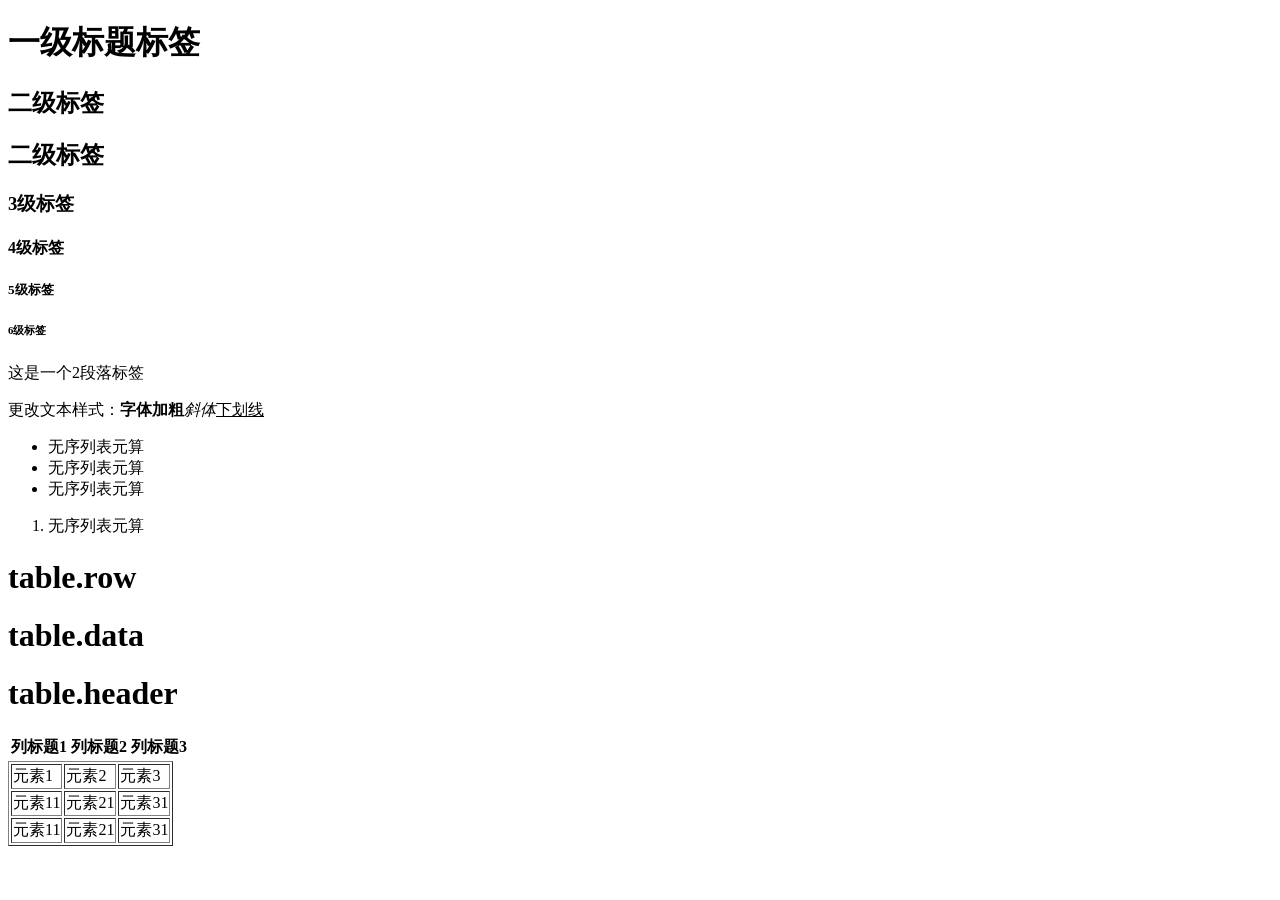
==== index.html @ 640303b6 "rename demo to index" ====
<!DOCTYPE html>
<html lang="en">
<head>
    <meta charset="UTF-8">
    <meta name="viewport" content="width=device-width, initial-scale=1.0">
    <title>HTML 练习</title>
</head>
<body>
 <h1>一级标题标签</h1>  
 <h2>二级标签</h2> 
  <h2>二级标签</h2> 
   <h3>3级标签</h3> 
    <h4>4级标签</h4> 
     <h5>5级标签</h5> 
      <h6>6级标签</h6> 
      <p>这是一个2段落标签</p>
      <p>更改文本样式：<b>字体加粗</b><i>斜体</i><u>下划线</u>
    </p>
    <ul>
        <li>无序列表元算</li>
          <li>无序列表元算</li>
            <li>无序列表元算</li>
    </ul>
    <ol>
          <li>无序列表元算</li>
    </ol>
    <table>

<h1>table.row</h1>
      <h1>table.data</h1>
      <h1>table.header</h1>
    
      <tr>
<th>列标题1</th>
<th>列标题2</th>
<th>列标题3</th>
<table border="1">
      </tr>
  <tr>
        <td>元素1</td>
        <td>元素2</td>
        <td>元素3</td>
 </tr>
  <tr>
        <td>元素11</td>
        <td>元素21</td>
        <td>元素31</td>
 </tr>
  <tr>
        <td>元素11</td>
        <td>元素21</td>
        <td>元素31</td>
 </tr>
      </table>
</body>
</html>
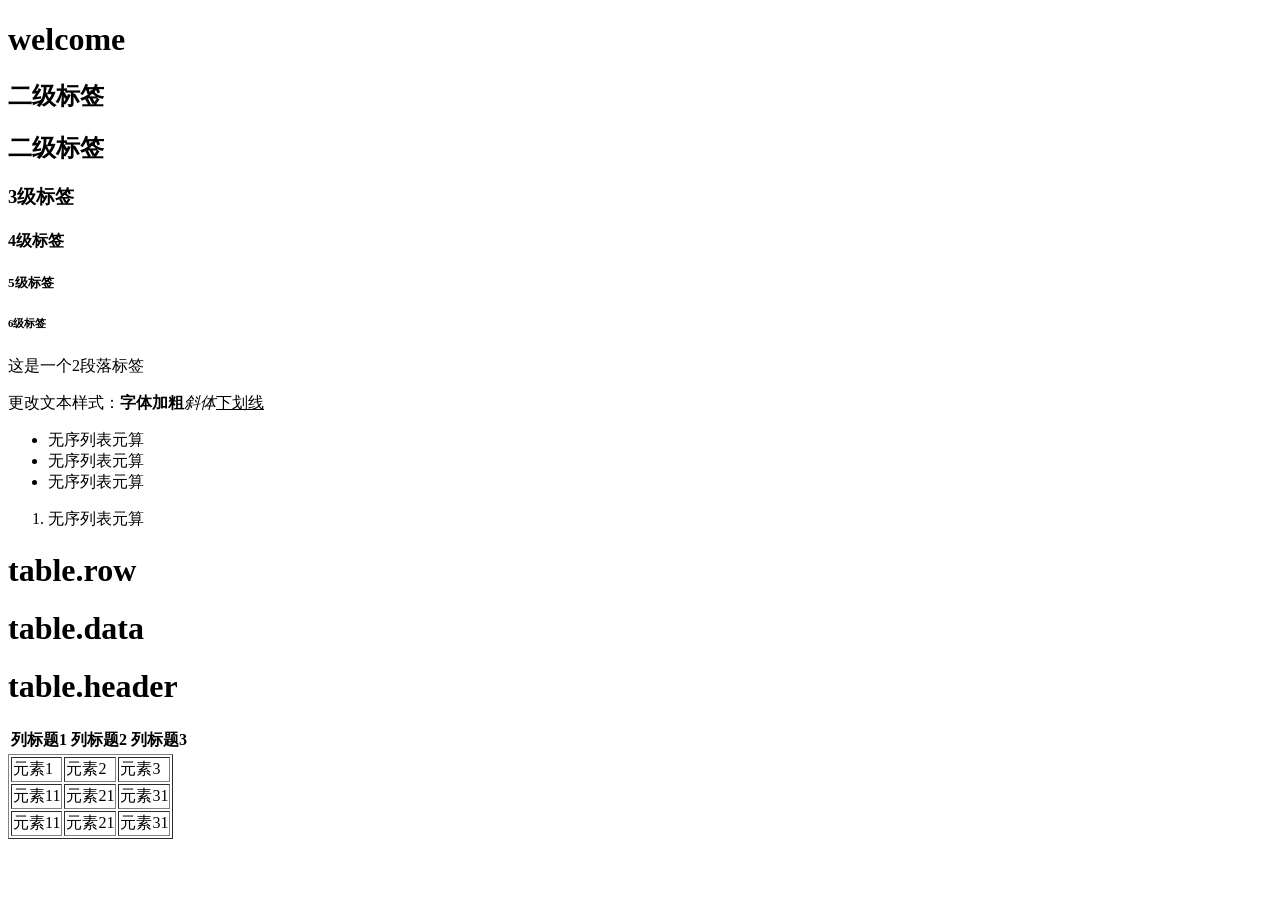
==== commit 3080e045: "update website" ====
--- a/index.html
+++ b/index.html
@@ -6,7 +6,7 @@
     <title>HTML 练习</title>
 </head>
 <body>
- <h1>一级标题标签</h1>  
+ <h1>welcome </h1>  
  <h2>二级标签</h2> 
   <h2>二级标签</h2> 
    <h3>3级标签</h3> 
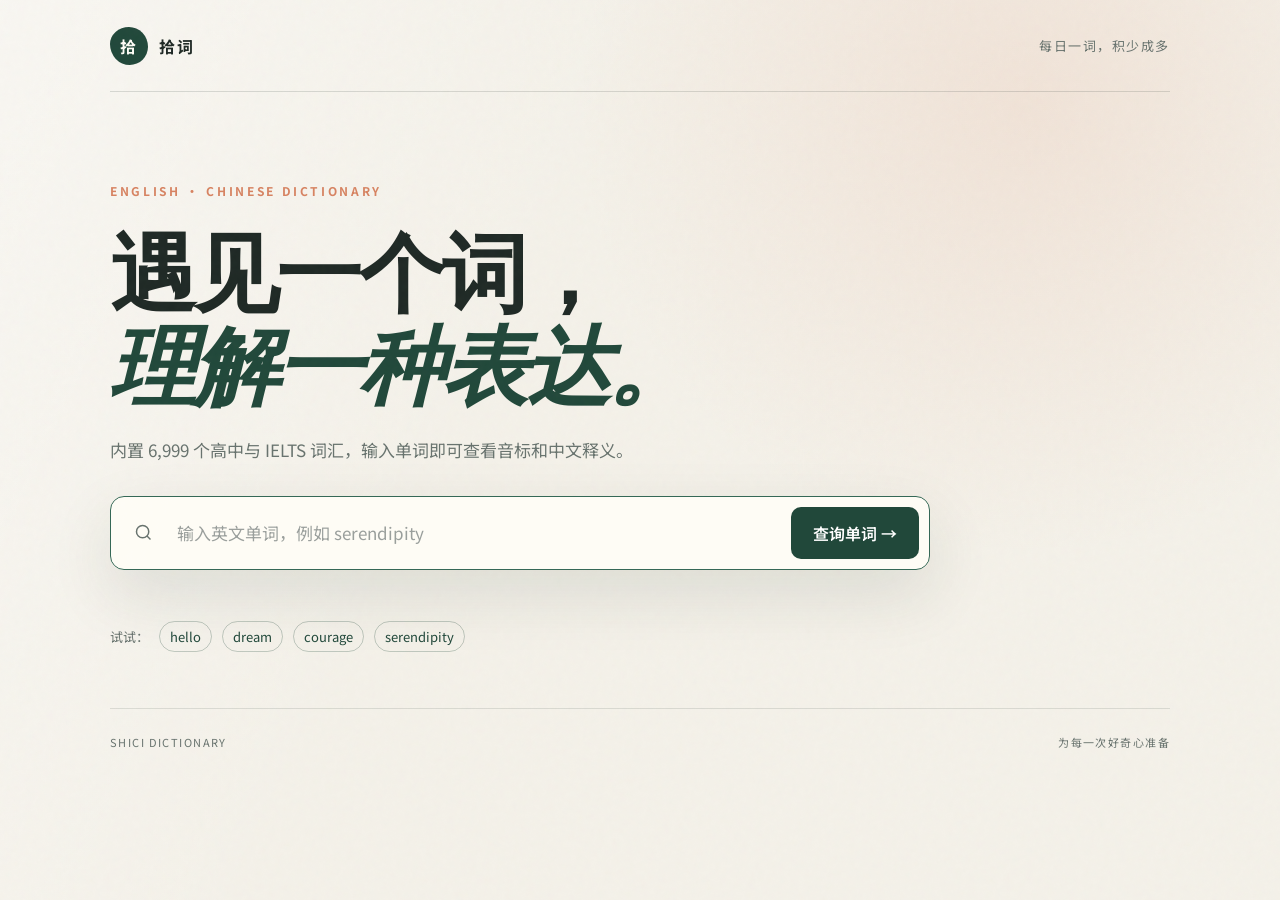
==== commit 9ab69222: "Publish bilingual dictionary website" ====
--- a/index.html
+++ b/index.html
@@ -1,56 +1,124 @@
-<!DOCTYPE html>
-<html lang="en">
-<head>
-    <meta charset="UTF-8">
-    <meta name="viewport" content="width=device-width, initial-scale=1.0">
-    <title>HTML 练习</title>
-</head>
-<body>
- <h1>welcome </h1>  
- <h2>二级标签</h2> 
-  <h2>二级标签</h2> 
-   <h3>3级标签</h3> 
-    <h4>4级标签</h4> 
-     <h5>5级标签</h5> 
-      <h6>6级标签</h6> 
-      <p>这是一个2段落标签</p>
-      <p>更改文本样式：<b>字体加粗</b><i>斜体</i><u>下划线</u>
-    </p>
-    <ul>
-        <li>无序列表元算</li>
-          <li>无序列表元算</li>
-            <li>无序列表元算</li>
-    </ul>
-    <ol>
-          <li>无序列表元算</li>
-    </ol>
-    <table>
+<!doctype html>
+<html lang="zh-CN">
+  <head>
+    <meta charset="UTF-8" />
+    <meta name="viewport" content="width=device-width, initial-scale=1.0" />
+    <meta name="description" content="输入英文单词，查询音标、中文释义和例句。" />
+    <title>拾词 · 英汉查词</title>
+    <link rel="preconnect" href="https://fonts.googleapis.com" />
+    <link rel="preconnect" href="https://fonts.gstatic.com" crossorigin />
+    <link href="https://fonts.googleapis.com/css2?family=Noto+Sans+SC:wght@400;500;600;700&family=Playfair+Display:wght@600;700&display=swap" rel="stylesheet" />
+    <link rel="stylesheet" href="styles.css" />
+  </head>
+  <body>
+    <main class="page-shell">
+      <header class="site-header">
+        <a class="brand" href="#" aria-label="拾词首页">
+          <span class="brand-mark">拾</span>
+          <span>拾词</span>
+        </a>
+        <span class="header-note">每日一词，积少成多</span>
+      </header>
 
-<h1>table.row</h1>
-      <h1>table.data</h1>
-      <h1>table.header</h1>
-    
-      <tr>
-<th>列标题1</th>
-<th>列标题2</th>
-<th>列标题3</th>
-<table border="1">
-      </tr>
-  <tr>
-        <td>元素1</td>
-        <td>元素2</td>
-        <td>元素3</td>
- </tr>
-  <tr>
-        <td>元素11</td>
-        <td>元素21</td>
-        <td>元素31</td>
- </tr>
-  <tr>
-        <td>元素11</td>
-        <td>元素21</td>
-        <td>元素31</td>
- </tr>
-      </table>
-</body>
+      <section class="hero" aria-labelledby="page-title">
+        <p class="eyebrow">ENGLISH · CHINESE DICTIONARY</p>
+        <h1 id="page-title">遇见一个词，<br /><em>理解一种表达。</em></h1>
+        <p class="intro">内置 6,999 个高中与 IELTS 词汇，输入单词即可查看音标和中文释义。</p>
+
+        <form class="search-box" id="search-form" novalidate>
+          <label class="sr-only" for="word-input">请输入要查询的英文单词</label>
+          <svg class="search-icon" aria-hidden="true" viewBox="0 0 24 24">
+            <circle cx="11" cy="11" r="7"></circle>
+            <path d="m20 20-4-4"></path>
+          </svg>
+          <input id="word-input" name="word" type="text" autocomplete="off" spellcheck="false" placeholder="输入英文单词，例如 serendipity" />
+          <button type="submit">查询单词 <span aria-hidden="true">→</span></button>
+        </form>
+        <p class="form-message" id="form-message" role="status" aria-live="polite"></p>
+
+        <div class="suggestions" aria-label="热门单词">
+          <span>试试：</span>
+          <button type="button" data-word="hello">hello</button>
+          <button type="button" data-word="dream">dream</button>
+          <button type="button" data-word="courage">courage</button>
+          <button type="button" data-word="serendipity">serendipity</button>
+        </div>
+      </section>
+
+      <section class="result-card is-hidden" id="result-card" aria-live="polite">
+        <div class="result-topline">
+          <div>
+            <p class="part-of-speech" id="part-of-speech">WORD</p>
+            <h2 id="result-word">hello</h2>
+          </div>
+          <button class="sound-button" id="sound-button" type="button" aria-label="播放单词发音">
+            <svg aria-hidden="true" viewBox="0 0 24 24">
+              <path d="M11 5 6 9H3v6h3l5 4V5Z"></path>
+              <path d="M15.5 8.5a5 5 0 0 1 0 7"></path>
+              <path d="M18 6a8.5 8.5 0 0 1 0 12"></path>
+            </svg>
+          </button>
+        </div>
+        <p class="phonetic" id="phonetic">/həˈləʊ/</p>
+        <div class="divider"></div>
+        <div class="definition-grid">
+          <span class="definition-number">01</span>
+          <div>
+            <p class="definition-label">中文释义</p>
+            <p class="chinese-definition" id="chinese-definition">你好；喂</p>
+          </div>
+        </div>
+        <div class="example-box" id="example-box">
+          <p class="definition-label">例句</p>
+          <p id="example-text">Hello, how are you today?</p>
+        </div>
+      </section>
+
+      <footer>
+        <span>SHICI DICTIONARY</span>
+        <span>为每一次好奇心准备</span>
+      </footer>
+    </main>
+    <script src="data/word-data-01.js"></script>
+    <script src="data/word-data-02.js"></script>
+    <script src="data/word-data-03.js"></script>
+    <script src="data/word-data-04.js"></script>
+    <script src="data/word-data-05.js"></script>
+    <script src="data/word-data-06.js"></script>
+    <script src="data/word-data-07.js"></script>
+    <script src="data/word-data-08.js"></script>
+    <script src="data/word-data-09.js"></script>
+    <script src="data/word-data-10.js"></script>
+    <script src="data/word-data-11.js"></script>
+    <script src="data/word-data-12.js"></script>
+    <script src="data/word-data-13.js"></script>
+    <script src="data/word-data-14.js"></script>
+    <script src="data/word-data-15.js"></script>
+    <script src="data/word-data-16.js"></script>
+    <script src="data/word-data-17.js"></script>
+    <script src="data/word-data-18.js"></script>
+    <script src="data/word-data-19.js"></script>
+    <script src="data/word-data-20.js"></script>
+    <script src="data/word-data-21.js"></script>
+    <script src="data/word-data-22.js"></script>
+    <script src="data/word-data-23.js"></script>
+    <script src="data/word-data-24.js"></script>
+    <script src="data/word-data-25.js"></script>
+    <script src="data/word-data-26.js"></script>
+    <script src="data/word-data-27.js"></script>
+    <script src="data/word-data-28.js"></script>
+    <script src="data/word-data-29.js"></script>
+    <script src="data/word-data-30.js"></script>
+    <script src="data/word-data-31.js"></script>
+    <script src="data/word-data-32.js"></script>
+    <script src="data/word-data-33.js"></script>
+    <script src="data/word-data-34.js"></script>
+    <script src="data/word-data-35.js"></script>
+    <script src="data/word-data-36.js"></script>
+    <script src="data/word-data-37.js"></script>
+    <script src="data/word-data-38.js"></script>
+    <script src="data/word-data-39.js"></script>
+    <script src="data/word-data-40.js"></script>
+    <script src="script.js"></script>
+  </body>
 </html>
--- a/styles.css
+++ b/styles.css
@@ -0,0 +1,131 @@
+:root {
+  --ink: #1f2925;
+  --muted: #68736e;
+  --paper: #f4f1e9;
+  --card: #fffdf7;
+  --forest: #21483a;
+  --forest-light: #356856;
+  --line: #d9d8ce;
+  --accent: #d78361;
+  --shadow: 0 24px 65px rgba(31, 41, 37, 0.11);
+}
+
+* { box-sizing: border-box; }
+
+body {
+  margin: 0;
+  min-height: 100vh;
+  color: var(--ink);
+  background:
+    radial-gradient(circle at 80% 12%, rgba(215, 131, 97, 0.13), transparent 28rem),
+    linear-gradient(115deg, rgba(255,255,255,.4), transparent 40%),
+    var(--paper);
+  font-family: "Noto Sans SC", system-ui, sans-serif;
+}
+
+body::before {
+  content: "";
+  position: fixed;
+  inset: 0;
+  pointer-events: none;
+  opacity: .22;
+  background-image: url("data:image/svg+xml,%3Csvg viewBox='0 0 140 140' xmlns='http://www.w3.org/2000/svg'%3E%3Cfilter id='n'%3E%3CfeTurbulence type='fractalNoise' baseFrequency='.9' numOctaves='3' stitchTiles='stitch'/%3E%3C/filter%3E%3Crect width='100%25' height='100%25' filter='url(%23n)' opacity='.12'/%3E%3C/svg%3E");
+}
+
+button, input { font: inherit; }
+button { cursor: pointer; }
+
+.page-shell { width: min(1060px, calc(100% - 40px)); margin: 0 auto; }
+
+.site-header {
+  height: 92px;
+  display: flex;
+  align-items: center;
+  justify-content: space-between;
+  border-bottom: 1px solid rgba(31, 41, 37, .15);
+}
+
+.brand { color: var(--ink); text-decoration: none; display: flex; align-items: center; gap: 11px; font-weight: 700; letter-spacing: .1em; }
+.brand-mark { display: grid; place-items: center; width: 38px; height: 38px; color: var(--card); background: var(--forest); border-radius: 50% 50% 48% 52% / 45% 52% 48% 55%; }
+.header-note { color: var(--muted); font-size: 13px; letter-spacing: .12em; }
+
+.hero { padding: 90px 0 56px; max-width: 900px; }
+.eyebrow { margin: 0 0 24px; color: var(--accent); font-weight: 700; font-size: 12px; letter-spacing: .22em; }
+h1 { margin: 0; font-family: "Playfair Display", "Noto Serif SC", serif; font-size: clamp(48px, 7.5vw, 86px); line-height: 1.08; letter-spacing: -.035em; font-weight: 600; }
+h1 em { color: var(--forest); font-style: italic; }
+.intro { margin: 28px 0 36px; color: var(--muted); font-size: 17px; }
+
+.search-box {
+  display: grid;
+  grid-template-columns: 32px 1fr auto;
+  align-items: center;
+  max-width: 820px;
+  padding: 10px 10px 10px 22px;
+  background: rgba(255, 253, 247, .9);
+  border: 1px solid rgba(31, 41, 37, .12);
+  border-radius: 14px;
+  box-shadow: var(--shadow);
+  transition: border-color .2s, transform .2s;
+}
+.search-box:focus-within { border-color: var(--forest-light); transform: translateY(-2px); }
+.search-icon { width: 21px; fill: none; stroke: var(--muted); stroke-width: 1.7; }
+.search-box input { width: 100%; min-width: 0; padding: 12px; color: var(--ink); background: transparent; border: 0; outline: 0; font-size: 17px; }
+.search-box input::placeholder { color: #9a9f9c; }
+.search-box button { padding: 14px 22px; border: 0; border-radius: 10px; color: white; background: var(--forest); font-weight: 600; transition: background .2s, transform .2s; }
+.search-box button:hover { background: var(--forest-light); }
+.search-box button:active { transform: scale(.98); }
+.form-message { min-height: 22px; margin: 12px 0 0; color: #a6503c; font-size: 14px; }
+
+.suggestions { display: flex; flex-wrap: wrap; align-items: center; gap: 10px; margin-top: 15px; color: var(--muted); font-size: 13px; }
+.suggestions button { padding: 5px 10px; color: var(--forest); background: transparent; border: 1px solid rgba(33,72,58,.25); border-radius: 999px; }
+.suggestions button:hover { color: white; background: var(--forest); }
+
+.result-card {
+  position: relative;
+  margin: 10px 0 80px;
+  padding: clamp(28px, 5vw, 54px);
+  overflow: hidden;
+  background: var(--card);
+  border: 1px solid rgba(31, 41, 37, .1);
+  border-radius: 20px;
+  box-shadow: var(--shadow);
+  animation: rise .45s ease-out both;
+}
+.result-card::after { content: "Aa"; position: absolute; right: 38px; bottom: -38px; color: rgba(33,72,58,.045); font-family: "Playfair Display", serif; font-size: 180px; line-height: 1; }
+.is-hidden { display: none; }
+.result-topline { display: flex; justify-content: space-between; gap: 20px; }
+.part-of-speech { margin: 0 0 8px; color: var(--accent); font-size: 11px; font-weight: 700; letter-spacing: .18em; text-transform: uppercase; }
+.result-card h2 { margin: 0; font-family: "Playfair Display", serif; font-size: clamp(42px, 6vw, 65px); line-height: 1; }
+.phonetic { margin: 14px 0 0; color: var(--muted); font-size: 20px; }
+.sound-button { display: grid; place-items: center; width: 54px; height: 54px; flex: 0 0 auto; color: var(--forest); background: #e8eee9; border: 0; border-radius: 50%; }
+.sound-button:hover { color: white; background: var(--forest); }
+.sound-button svg { width: 25px; fill: none; stroke: currentColor; stroke-width: 1.7; stroke-linecap: round; stroke-linejoin: round; }
+.divider { height: 1px; margin: 34px 0; background: var(--line); }
+.definition-grid { display: grid; grid-template-columns: 46px 1fr; gap: 18px; position: relative; z-index: 1; }
+.definition-number { color: var(--accent); font-family: "Playfair Display", serif; font-size: 15px; }
+.definition-label { margin: 0 0 8px; color: var(--muted); font-size: 12px; font-weight: 700; letter-spacing: .14em; }
+.chinese-definition { margin: 0; font-size: clamp(21px, 3vw, 29px); font-weight: 600; line-height: 1.55; }
+.example-box { position: relative; z-index: 1; margin: 28px 0 0 64px; padding: 18px 22px; background: #f2f0e7; border-left: 3px solid var(--accent); border-radius: 0 8px 8px 0; }
+.example-box p:last-child { margin: 0; color: #48534e; font-family: Georgia, serif; font-size: 17px; font-style: italic; }
+
+footer { display: flex; justify-content: space-between; padding: 25px 0 35px; color: var(--muted); border-top: 1px solid rgba(31,41,37,.12); font-size: 11px; letter-spacing: .13em; }
+.sr-only { position: absolute; width: 1px; height: 1px; padding: 0; margin: -1px; overflow: hidden; clip: rect(0,0,0,0); white-space: nowrap; border: 0; }
+
+@keyframes rise { from { opacity: 0; transform: translateY(18px); } to { opacity: 1; transform: translateY(0); } }
+
+@media (max-width: 640px) {
+  .page-shell { width: min(100% - 24px, 1060px); }
+  .site-header { height: 74px; }
+  .header-note { display: none; }
+  .hero { padding: 62px 0 42px; }
+  .search-box { grid-template-columns: 27px 1fr; padding: 10px 10px 10px 16px; }
+  .search-box button { grid-column: 1 / -1; width: 100%; margin-top: 6px; }
+  .result-card { margin-bottom: 48px; }
+  .example-box { margin-left: 0; }
+  footer { gap: 20px; }
+  footer span:last-child { text-align: right; }
+}
+
+@media (prefers-reduced-motion: reduce) {
+  *, *::before, *::after { scroll-behavior: auto !important; animation-duration: .01ms !important; transition-duration: .01ms !important; }
+}
